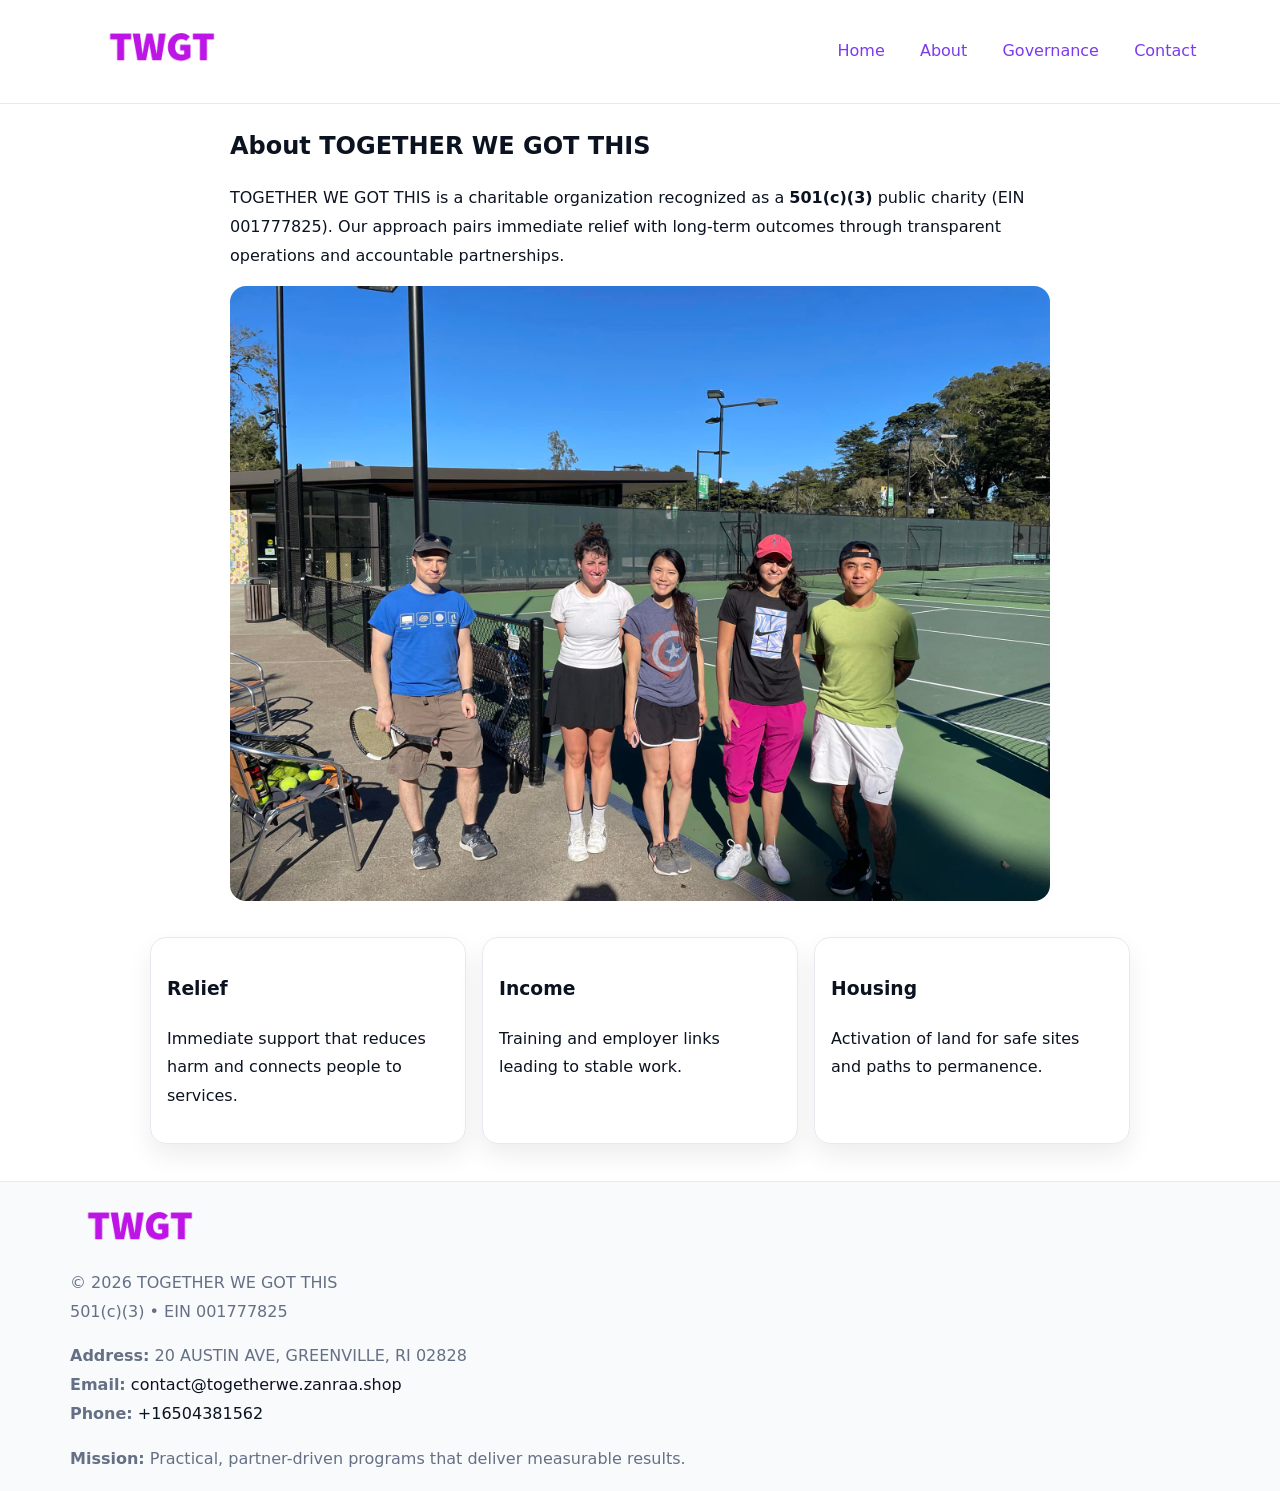
==== about.html @ 2177a582 "Initial commit" ====
<!doctype html><html lang="en"><head>
<meta charset="utf-8"/><meta name="viewport" content="width=device-width,initial-scale=1"/>
<title>TOGETHER WE GOT THIS – Nonprofit • 2025</title>
<link rel="stylesheet" href="assets/styles.css"/><link rel="icon" href="images/logo.png"/>
<meta name="data-ein" content="001777825"/><meta name="data-name" content="TOGETHER WE GOT THIS"/>
  <meta name="description" content="Dedicated to community services, education, and direct relief, TOGETHER WE GOT THIS collaborates with neighbors and partners to deliver practical help and long-term impact.">
</head><body>
<div style="position:absolute;left:-9999px;top:-9999px;opacity:0" data-uniq="{{UNIQUE_BLOB}}">
  <span>Dedicated to community services, education, and direct relief, TOGETHER WE GOT THIS collaborates with neighbors and partners to deliver practical help and long-term impact.</span><svg width="12" height="12" viewBox="0 0 12 12" xmlns="http://www.w3.org/2000/svg"><circle cx="6" cy="6" r="5" fill="#0f766e"/></svg><img src="images/programs.jpg" width="1" height="1" alt="" loading="lazy"/>
</div>

<header><div class="c9304506dcb">
  <a href="index.html"><img src="images/logo.png" style="width:140px" alt=""></a>
  <nav><a href="index.html">Home</a><a class="active" href="about.html">About</a><a href="governance.html">Governance</a><a href="contact.html">Contact</a></nav>
</div></header>

<main class="ccdbfe58d35">
  <section class="section narrow">
    <h1>About TOGETHER WE GOT THIS</h1>
    <p>TOGETHER WE GOT THIS is a charitable organization recognized as a <strong>501(c)(3)</strong> public charity (EIN 001777825). Our approach pairs immediate relief with long-term outcomes through transparent operations and accountable partnerships.</p>
    <img src="images/about.jpg" alt="About our work" style="margin-top:1rem">
  </section>

  <section class="section cae65870ef3">
    <article class="ce5f072afa1"><h3>Relief</h3><p>Immediate support that reduces harm and connects people to services.</p></article>
    <article class="ce5f072afa1"><h3>Income</h3><p>Training and employer links leading to stable work.</p></article>
    <article class="ce5f072afa1"><h3>Housing</h3><p>Activation of land for safe sites and paths to permanence.</p></article>
  </section>
</main>

<footer>
  <div class="footer">
    <div class="ca88707a9cb">
      <div class="fcol"><img src="images/logo.png" style="width:140px;margin-bottom:.4rem" alt=""><div class="small">© <span id="year"></span> TOGETHER WE GOT THIS</div><div class="small">501(c)(3) • EIN 001777825</div></div>
      <div class="fcol"><div class="small"><strong>Address:</strong> 20 AUSTIN AVE, GREENVILLE, RI 02828</div><div class="small"><strong>Email:</strong> <a href="mailto:contact@togetherwe.zanraa.shop">contact@togetherwe.zanraa.shop</a></div><div class="small"><strong>Phone:</strong> <a href="tel:+16504381562">+16504381562</a></div></div>
      <div class="fcol"><div class="small"><strong>Mission:</strong> Practical, partner-driven programs that deliver measurable results.</div></div>
    </div>
  </div>
</footer>
<script>(()=>{const y=document.getElementById('year');if(y)y.textContent=new Date().getFullYear()})();</script>
</body></html>
---- assets/styles.css ----
:root{
  --ink:#0b1220;--muted:#657085;--paper:#ffffff;--line:#e6eaf0;
  --brand:#7c3aed;--brand-ink:#5b21b6;--soft:#f5f3ff;
  --r:16px;--sh:0 12px 26px rgba(11,18,32,.07)
}
*{box-sizing:border-box}
html,body{height:100%}
body{
  margin:0;color:var(--ink);background:var(--paper);
  font-family:Inter,system-ui,Arial,sans-serif;line-height:1.8;
  -webkit-text-size-adjust:100%
}
img{max-width:100%;height:auto;display:block;border-radius:var(--r)}
a{color:var(--brand);text-decoration:none}
a:hover{text-decoration:underline}

/* ---------- TOP NAV ---------- */
header{position:sticky;top:0;z-index:10;background:#fff;border-bottom:1px solid var(--line)}
.c9304506dcb{
  width:min(1140px,94%);margin:0 auto;padding:.7rem 0;
  display:flex;justify-content:space-between;align-items:center;gap:.6rem;
  flex-wrap:wrap; /* cho mobile */
}
.c9304506dcb a{margin-left:.5rem;padding:.55rem .85rem;border-radius:999px}
.c9304506dcb a:hover{background:var(--soft);text-decoration:none}

/* ---------- CONTAINER ---------- */
.ccdbfe58d35{width:min(980px,92%);margin:0 auto}

/* ---------- HERO (CENTERED) ---------- */
.cf20964ce06{background:linear-gradient(180deg,var(--soft),#fff 60%);border-bottom:1px solid var(--line)}
.cf20964ce06 .ccdbfe58d35{
  text-align:center;padding:1.2rem 0;display:grid;gap:.9rem;justify-items:center
}
.cf20964ce06 h1{font-size:clamp(1.6rem,4.5vw,2.6rem);margin:.25rem 0}
.cf20964ce06 p.lead{color:var(--muted);max-width:48rem;margin:0 auto;padding:0 .4rem}
.cf20964ce06 img{max-width:820px;box-shadow:var(--sh)}

/* ---------- SECTIONS ---------- */
.section{padding:1.1rem 0}
.narrow{max-width:820px;margin:0 auto}
.cae65870ef3{display:grid;grid-template-columns:1fr;gap:1rem}
.ce5f072afa1{border:1px solid var(--line);border-radius:var(--r);background:#fff;padding:1rem;box-shadow:var(--sh)}
h1{margin:.2rem 0 .4rem}
h2{font-size:clamp(1.1rem,3.6vw,1.6rem);margin:.2rem 0 .35rem}

/* ---------- FEATURE ROWS ---------- */
.feature{
  display:grid;grid-template-columns:120px 1fr;gap:.9rem;align-items:center;
  border:1px dashed var(--line);border-radius:12px;padding:.9rem
}
.thumb{width:120px;height:120px;object-fit:cover;border-radius:12px;border:1px solid var(--line)}

/* ---------- TIMELINE ---------- */
.timeline{list-style:none;margin:.6rem 0 0;padding:0}
.timeline li{position:relative;padding-left:1.25rem;margin:.45rem 0}
.timeline li::before{
  content:"";position:absolute;left:.25rem;top:.58rem;width:.5rem;height:.5rem;border-radius:999px;background:var(--brand)
}

/* ---------- FOOTER ---------- */
footer{border-top:1px solid var(--line);background:#f8fafc;margin-top:1.2rem}
.footer{width:min(1140px,94%);margin:0 auto;padding:1.1rem 0;display:grid;gap:1rem}
.ca88707a9cb{display:grid;grid-template-columns:1fr;gap:1rem}
.fcol .small{color:var(--muted)}
.fcol a{color:var(--ink)} .fcol a:hover{color:var(--brand-ink)}

/* ---------- FORM (mobile-first) ---------- */
button,input,textarea,select{font:inherit}
.contact-form{display:grid;grid-template-columns:1fr;gap:12px;max-width:820px}
.contact-form .row-2{display:grid;grid-template-columns:1fr 1fr;gap:12px}
.contact-form input,.contact-form textarea{
  width:100%;padding:.9rem 1rem;border:1px solid var(--line);border-radius:var(--r);
  min-height:44px;background:#fff
}
.contact-form textarea{resize:vertical}
.contact-form button{
  width:auto;justify-self:start;padding:.95rem 1.4rem;background:var(--brand);color:#fff;
  border:0;border-radius:var(--r);cursor:pointer
}
.contact-form button:hover{background:var(--brand-ink)}

/* ---------- RESPONSIVE BREAKPOINTS ---------- */
/* >= 880px: lưới 3 cột, thumbnail lớn hơn */
@media (min-width:880px){
  .cae65870ef3{grid-template-columns:repeat(3,1fr)}
  .feature{grid-template-columns:140px 1fr}
  .thumb{width:140px;height:140px}
  .cf20964ce06 .ccdbfe58d35{padding:1.6rem 0;gap:1rem}
}
/* <= 720px: giảm spacing, ảnh thumb nhỏ, chữ dễ đọc */
@media (max-width:720px){
  .feature{grid-template-columns:1fr}
  .thumb{width:96px;height:96px;justify-self:center}
  .ce5f072afa1{padding:.85rem}
  .section{padding:.9rem 0}
  .c9304506dcb{justify-content:center}
}
/* <= 640px: form 1 cột */
@media (max-width:640px){
  .contact-form .row-2{grid-template-columns:1fr}
  .cf20964ce06 img{border-radius:12px}
}
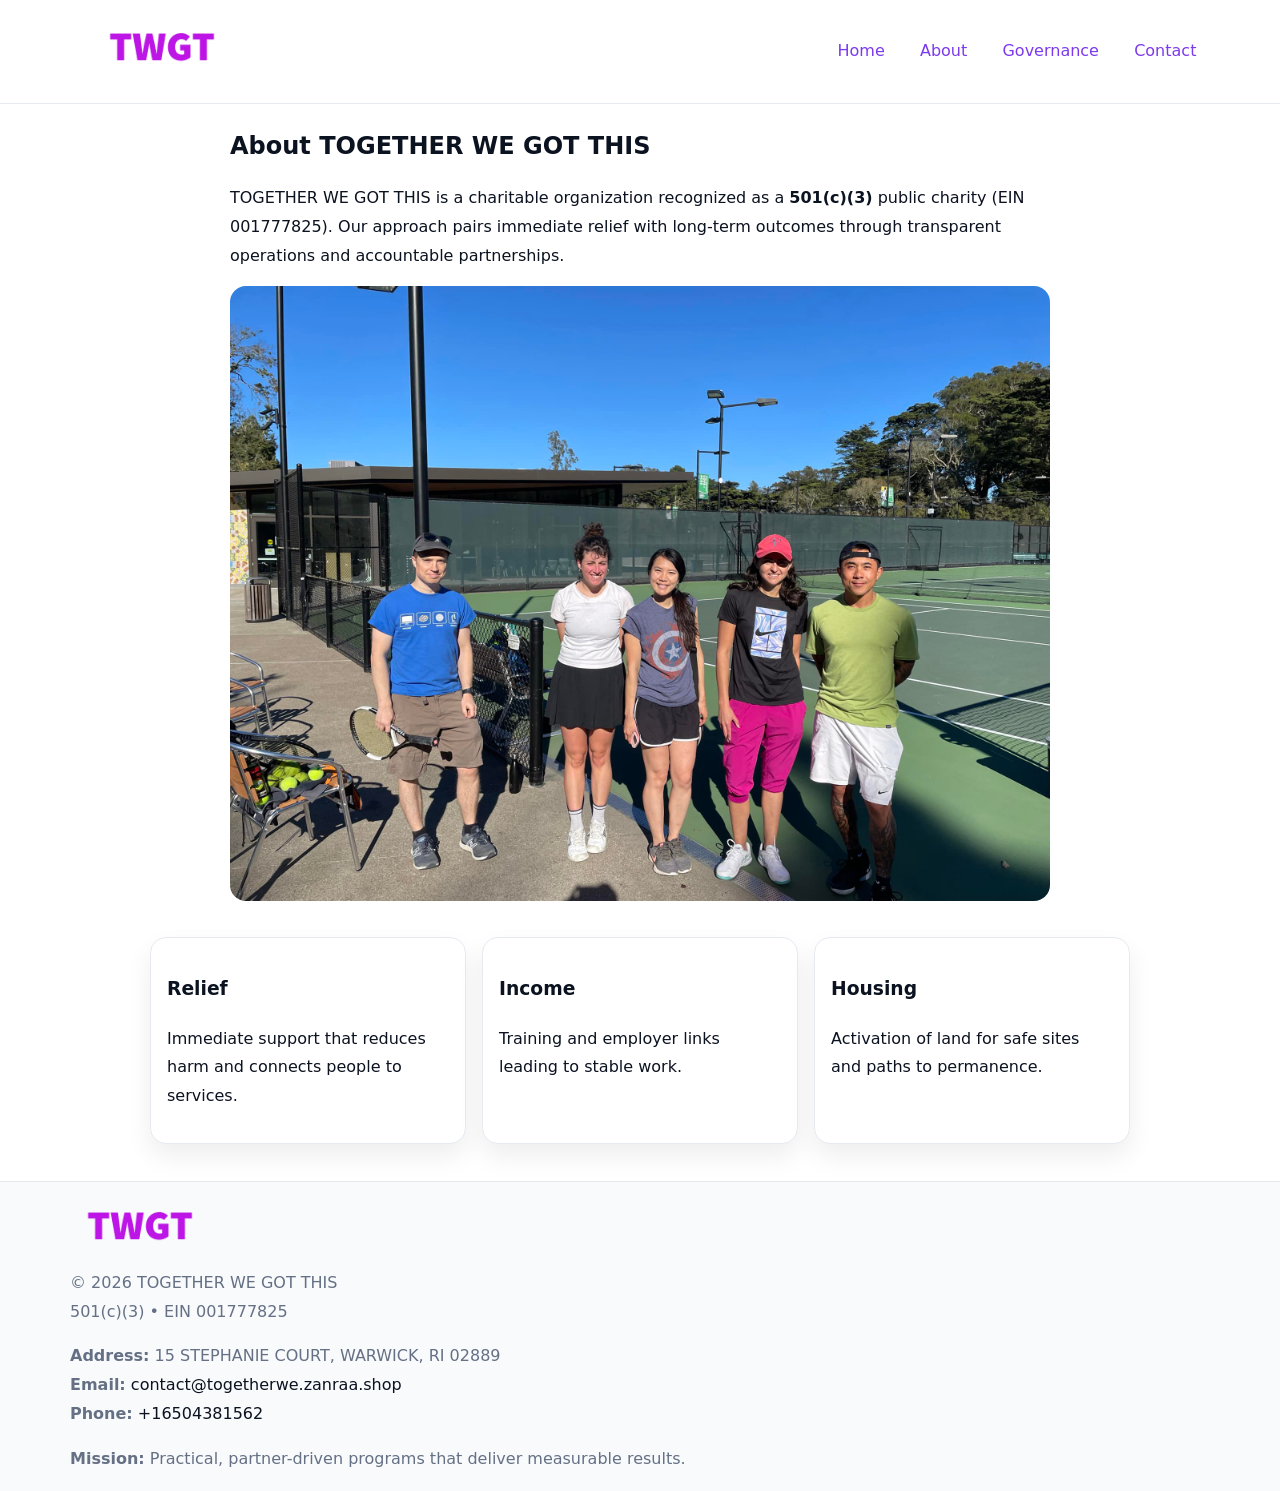
==== commit 0a31c978: "Safe replace address only" ====
--- a/about.html
+++ b/about.html
@@ -32,7 +32,7 @@
   <div class="footer">
     <div class="ca88707a9cb">
       <div class="fcol"><img src="images/logo.png" style="width:140px;margin-bottom:.4rem" alt=""><div class="small">© <span id="year"></span> TOGETHER WE GOT THIS</div><div class="small">501(c)(3) • EIN 001777825</div></div>
-      <div class="fcol"><div class="small"><strong>Address:</strong> 20 AUSTIN AVE, GREENVILLE, RI 02828</div><div class="small"><strong>Email:</strong> <a href="mailto:contact@togetherwe.zanraa.shop">contact@togetherwe.zanraa.shop</a></div><div class="small"><strong>Phone:</strong> <a href="tel:+16504381562">+16504381562</a></div></div>
+      <div class="fcol"><div class="small"><strong>Address:</strong> 15 STEPHANIE COURT, WARWICK, RI 02889</div><div class="small"><strong>Email:</strong> <a href="mailto:contact@togetherwe.zanraa.shop">contact@togetherwe.zanraa.shop</a></div><div class="small"><strong>Phone:</strong> <a href="tel:+16504381562">+16504381562</a></div></div>
       <div class="fcol"><div class="small"><strong>Mission:</strong> Practical, partner-driven programs that deliver measurable results.</div></div>
     </div>
   </div>
